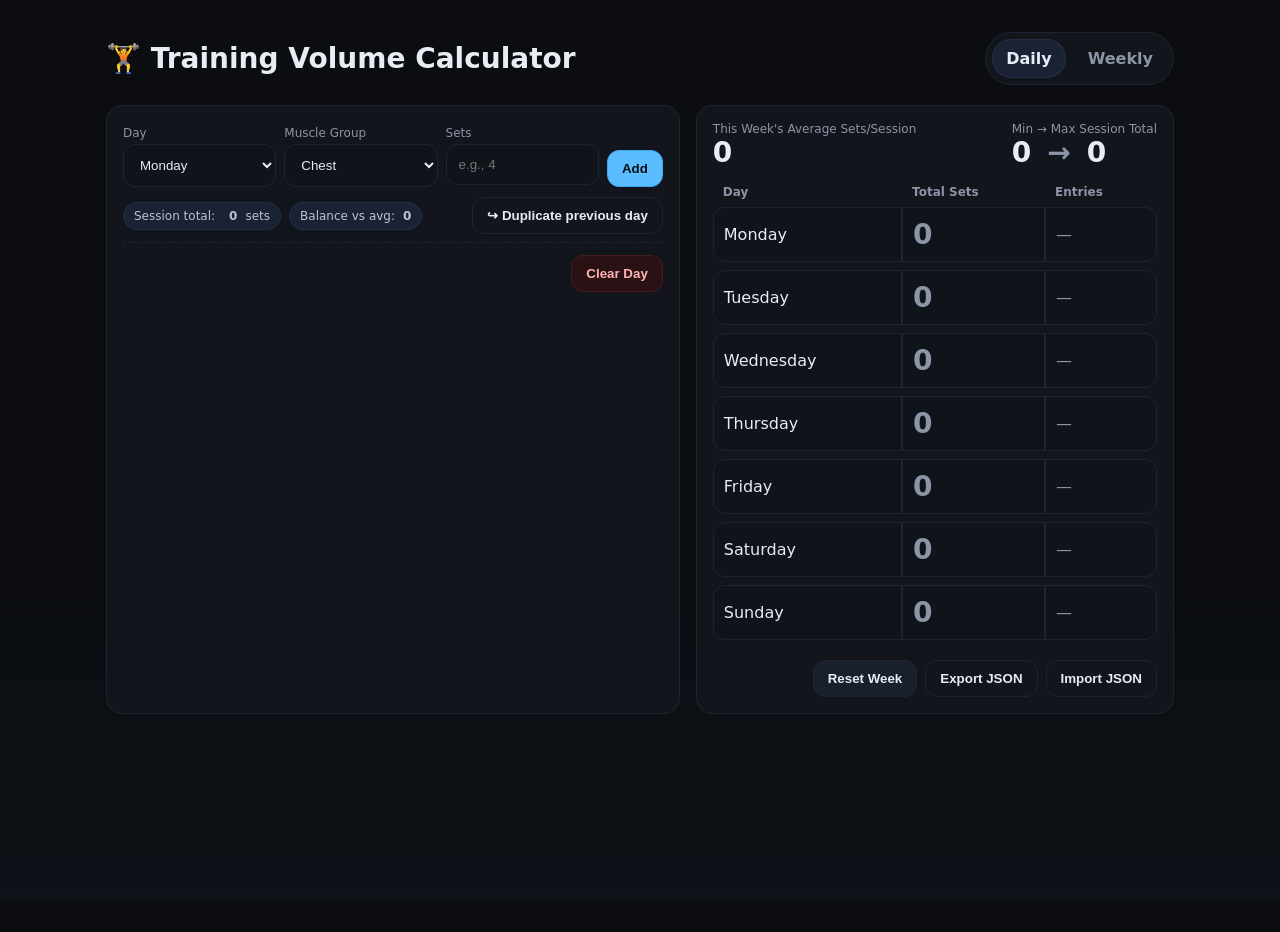
==== index.html @ 4ac4ba73 "file structure" ====
<!DOCTYPE html>
<html lang="en">
<head>
  <meta charset="utf-8" />
  <meta name="viewport" content="width=device-width, initial-scale=1" />
  <title>Training Volume Calculator</title>
  <style>
    :root{
      --bg:#0b0d11;--panel:#12151b;--muted:#8b95a7;--text:#e7edf5;--accent:#5bbcff;--ok:#22c55e;--warn:#f59e0b;--bad:#ef4444;--border:#1f2430;--chip:#1a2233;
      --radius:16px;
    }
    *{box-sizing:border-box}
    html,body{height:100%}
    body{margin:0;font-family: ui-sans-serif, system-ui, -apple-system, Segoe UI, Roboto, Arial, "Apple Color Emoji", "Segoe UI Emoji"; background:linear-gradient(180deg,#0b0d11,#0b0d11 60%,#0e1117); color:var(--text)}
    .container{max-width:1100px;margin:32px auto;padding:0 16px}
    header{display:flex;gap:12px;align-items:center;justify-content:space-between;margin-bottom:20px}
    .title{font-weight:700;font-size:clamp(20px,3vw,28px)}
    .tabs{display:flex;gap:8px;background:var(--panel);padding:6px;border-radius:999px;border:1px solid var(--border)}
    .tab{padding:10px 14px;border-radius:999px;font-weight:600;color:var(--muted);cursor:pointer;user-select:none}
    .tab.active{background:var(--chip);color:var(--text);box-shadow:0 0 0 1px #223048 inset}

    .card{background:var(--panel);border:1px solid var(--border);border-radius:var(--radius);padding:16px}
    .grid{display:grid;gap:16px}
    .grid.two{grid-template-columns: 1.2fr 1fr}
    @media (max-width:900px){.grid.two{grid-template-columns:1fr}}

    label{font-size:12px;color:var(--muted);display:block;margin:4px 0}
    select,input{width:100%;padding:12px 12px;border-radius:12px;border:1px solid var(--border);background:#0f131a;color:var(--text)}
    input[type=number]{-moz-appearance:textfield}
    input::-webkit-outer-spin-button,input::-webkit-inner-spin-button{-webkit-appearance:none;margin:0}
    .row{display:grid;grid-template-columns:1fr 1fr 1fr auto;gap:8px}
    .btn{padding:10px 14px;border-radius:12px;border:1px solid var(--border);background:#17202c;color:var(--text);cursor:pointer;font-weight:600}
    .btn.primary{background:var(--accent);border-color:#3aa8f2;color:#051018}
    .btn.ghost{background:transparent}
    .btn.danger{background:#2a1113;border-color:#4a1b1e;color:#ffb4b4}

    .list{margin-top:8px;border-top:1px dashed var(--border)}
    .item{display:grid;grid-template-columns:1fr 1fr 1fr auto;gap:8px;align-items:center;padding:10px 0;border-bottom:1px dashed var(--border)}
    .chip{display:inline-flex;align-items:center;gap:8px;background:var(--chip);border:1px solid #223048;padding:6px 10px;border-radius:999px;font-size:12px;color:#b6c4da}

    .muted{color:var(--muted)}
    .stat{font-size:28px;font-weight:800}
    .stat.bad{color:var(--bad)}
    .stat.ok{color:var(--ok)}
    .stat.warn{color:var(--warn)}

    .hstack{display:flex;gap:8px;align-items:center}
    .spacer{flex:1}
    .hint{font-size:12px;color:var(--muted)}

    .table{width:100%;border-collapse:separate;border-spacing:0 8px}
    .table th{font-size:12px;color:var(--muted);font-weight:700;text-align:left;padding:0 10px}
    .table td{background:#0f131a;border:1px solid var(--border);padding:10px;border-left-width:1px}
    .table tr td:first-child{border-radius:12px 0 0 12px}
    .table tr td:last-child{border-radius:0 12px 12px 0}

    .bar{height:10px;border-radius:999px;background:#1f2937;position:relative;overflow:hidden}
    .bar > span{position:absolute;inset:0 0 0 0;width:0;display:block;background:linear-gradient(90deg,var(--ok),#5bd6a5)}
    .range{height:10px;border-radius:999px;background:transparent;outline:2px dashed #27472f;opacity:.7}

    .footer{display:flex;gap:8px;justify-content:flex-end;margin-top:12px}
  </style>
</head>
<body>
  <div class="container">
    <header>
      <div class="hstack">
        <div class="title">🏋️ Training Volume Calculator</div>
      </div>
      <nav class="tabs" role="tablist">
        <div class="tab active" data-tab="daily" role="tab" aria-selected="true">Daily</div>
        <div class="tab" data-tab="weekly" role="tab" aria-selected="false">Weekly</div>
      </nav>
    </header>

    <!-- Daily View -->
    <section id="daily-view" class="grid two" role="tabpanel" aria-labelledby="daily" tabindex="0">
      <div class="card">
        <div class="row" style="margin-bottom:10px">
          <div>
            <label>Day</label>
            <select id="daySelect"></select>
          </div>
          <div>
            <label>Muscle Group</label>
            <select id="muscleSelect"></select>
          </div>
          <div>
            <label>Sets</label>
            <input id="setsInput" type="number" min="1" max="50" placeholder="e.g., 4" />
          </div>
          <div style="align-self:end">
            <button id="addBtn" class="btn primary" title="Add entry">Add</button>
          </div>
        </div>
        <div class="hstack" style="margin:8px 0 4px">
          <div class="chip" id="sessionTotalChip">Session total: <strong id="sessionTotal" style="margin-left:6px">0</strong> sets</div>
          <div class="chip" id="balanceChip">Balance vs avg: <strong id="balanceDelta">0</strong></div>
          <span class="spacer"></span>
          <button class="btn ghost" id="duplicatePrev">↪︎ Duplicate previous day</button>
        </div>
        <div class="list" id="dayList"></div>
        <div class="footer">
          <button class="btn danger" id="clearDay">Clear Day</button>
        </div>
      </div>

      <div class="card">
        <div class="hstack" style="margin-bottom:8px">
          <div>
            <div class="muted" style="font-size:12px">This Week's Average Sets/Session</div>
            <div class="stat" id="avgPerSession">0</div>
          </div>
          <span class="spacer"></span>
          <div>
            <div class="muted" style="font-size:12px">Min → Max Session Total</div>
            <div class="hstack stat" style="gap:16px"><span id="minSession">0</span><span class="muted">→</span><span id="maxSession">0</span></div>
          </div>
        </div>
        <div>
          <table class="table" id="sessionsTable" aria-label="Session totals per day">
            <thead>
              <tr>
                <th>Day</th>
                <th>Total Sets</th>
                <th>Entries</th>
              </tr>
            </thead>
            <tbody></tbody>
          </table>
        </div>
        <div class="footer">
          <button class="btn" id="resetWeek">Reset Week</button>
          <button class="btn ghost" id="exportBtn">Export JSON</button>
          <button class="btn ghost" id="importBtn">Import JSON</button>
        </div>
      </div>
    </section>

    <!-- Weekly View -->
    <section id="weekly-view" class="grid" style="display:none" role="tabpanel" aria-labelledby="weekly" tabindex="0">
      <div class="card">
        <div class="hstack" style="margin-bottom:8px">
          <div>
            <div class="muted" style="font-size:12px">Weekly Sets by Muscle</div>
            <div class="hint">Green = within 10–20 sets</div>
          </div>
          <span class="spacer"></span>
          <div class="chip">Total Weekly Sets: <strong id="grandTotal" style="margin-left:6px">0</strong></div>
        </div>
        <table class="table" id="weeklyTable" aria-label="Weekly sets per muscle">
          <thead>
            <tr>
              <th>Muscle</th>
              <th>Sets</th>
            </tr>
          </thead>
          <tbody></tbody>
        </table>
      </div>
    </section>
  </div>

  <script>
    // ---------- Data Model ----------
    const MUSCLES = [
      "Chest","Back","Biceps","Triceps","Delts","Hamstrings","Quads","Calves"
    ];
    const DAYS = ["Monday","Tuesday","Wednesday","Thursday","Friday","Saturday","Sunday"];
    const STORAGE_KEY = "trainingVolume.v1";

    function loadState(){
      const raw = localStorage.getItem(STORAGE_KEY);
      if(!raw){
        const init = { days: Object.fromEntries(DAYS.map(d => [d, []])) };
        localStorage.setItem(STORAGE_KEY, JSON.stringify(init));
        return init;
      }
      try{ return JSON.parse(raw); }catch{ return { days: Object.fromEntries(DAYS.map(d => [d, []])) }; }
    }
    function saveState(state){ localStorage.setItem(STORAGE_KEY, JSON.stringify(state)); }

    let state = loadState();

    // ---------- DOM Refs ----------
    const daySelect = document.getElementById('daySelect');
    const muscleSelect = document.getElementById('muscleSelect');
    const setsInput = document.getElementById('setsInput');
    const addBtn = document.getElementById('addBtn');
    const dayList = document.getElementById('dayList');

    const sessionTotalEl = document.getElementById('sessionTotal');
    const sessionTotalChip = document.getElementById('sessionTotalChip');
    const balanceChip = document.getElementById('balanceChip');
    const balanceDelta = document.getElementById('balanceDelta');

    const avgPerSession = document.getElementById('avgPerSession');
    const minSession = document.getElementById('minSession');
    const maxSession = document.getElementById('maxSession');
    const sessionsTableBody = document.querySelector('#sessionsTable tbody');

    const weeklyTableBody = document.querySelector('#weeklyTable tbody');
    const grandTotalEl = document.getElementById('grandTotal');

    const clearDayBtn = document.getElementById('clearDay');
    const duplicatePrevBtn = document.getElementById('duplicatePrev');
    const resetWeekBtn = document.getElementById('resetWeek');
    const exportBtn = document.getElementById('exportBtn');
    const importBtn = document.getElementById('importBtn');

    // ---------- Init Selects ----------
    function populateSelect(el, items){
      el.innerHTML = items.map(v => `<option value="${v}">${v}</option>`).join('');
    }
    populateSelect(daySelect, DAYS);
    populateSelect(muscleSelect, MUSCLES);

    // ---------- Helpers ----------
    const sum = (arr, fn = x => x) => arr.reduce((a,b)=>a+fn(b),0);

    function getSessionTotal(day){
      return sum(state.days[day] || [], e => Number(e.sets) || 0);
    }
    function sessionsStats(){
      const totals = DAYS.map(d => getSessionTotal(d));
      const nonZero = totals.filter(t => t>0);
      const avg = nonZero.length ? Math.round((sum(nonZero)/nonZero.length)*10)/10 : 0;
      const min = nonZero.length ? Math.min(...nonZero) : 0;
      const max = nonZero.length ? Math.max(...nonZero) : 0;
      return {totals, avg, min, max};
    }
    function weeklyByMuscle(){
      const totals = Object.fromEntries(MUSCLES.map(m=>[m,0]));
      for(const d of DAYS){
        for(const e of state.days[d]){
          if(totals[e.muscle] != null){ totals[e.muscle] += Number(e.sets)||0; }
        }
      }
      return totals;
    }

    // ---------- Renderers ----------
    function renderDayList(day){
      const entries = state.days[day];
      dayList.innerHTML = entries.map((e,i)=>`
        <div class="item">
          <div class="muted">${day}</div>
          <div>${e.muscle}</div>
          <div><strong>${e.sets}</strong> sets</div>
          <div class="hstack" style="justify-content:flex-end">
            <button class="btn ghost" data-act="dec" data-idx="${i}">-1</button>
            <button class="btn ghost" data-act="inc" data-idx="${i}">+1</button>
            <button class="btn danger" data-act="del" data-idx="${i}">Delete</button>
          </div>
        </div>
      `).join('');
    }

    function renderSessionSummary(){
      const {totals, avg, min, max} = sessionsStats();
      avgPerSession.textContent = avg;
      minSession.textContent = min;
      maxSession.textContent = max;

      // Table rows
      sessionsTableBody.innerHTML = DAYS.map((d,idx)=>{
        const t = totals[idx];
        const cls = t===0? 'muted' : (Math.abs(t-avg) <= 3 ? 'ok' : (Math.abs(t-avg)<=5 ? 'warn' : 'bad'));
        const entries = state.days[d].map(e=>`${e.muscle} (${e.sets})`).join(', ');
        return `<tr>
          <td>${d}</td>
          <td class="stat ${cls}">${t}</td>
          <td>${entries || '<span class="muted">—</span>'}</td>
        </tr>`;
      }).join('');

      // Current day chips
      const day = daySelect.value;
      const total = getSessionTotal(day);
      sessionTotalEl.textContent = total;

      const delta = avg>0 ? Math.round((total-avg)*10)/10 : 0;
      balanceDelta.textContent = delta>0? `+${delta}` : `${delta}`;
      const severity = avg===0? '': (Math.abs(delta)<=3? 'ok' : (Math.abs(delta)<=5? 'warn' : 'bad'));
      sessionTotalChip.classList.remove('ok','warn','bad');
      balanceChip.classList.remove('ok','warn','bad');
      if(severity){ sessionTotalChip.classList.add(severity); balanceChip.classList.add(severity); }
    }

    function renderWeekly(){
      const totals = weeklyByMuscle();
      const rows = [];
      let grand = 0;
      for(const m of MUSCLES){
        const v = totals[m];
        grand += v;
        const within = v>=10 && v<=20;
        const near = (v>=8 && v<10) || (v>20 && v<=22);
        const cls = within? 'ok' : (near? 'warn' : 'bad');
        const pct = Math.min(100, Math.round((v/20)*100));
        rows.push(`<tr>
          <td>${m}</td>
          <td>
            <div class="bar"><span style="width:${pct}%"></span></div>
            <div class="hint" style="margin-top:6px"><strong class="stat ${cls}" style="font-size:18px">${v}</strong> sets</div>
          </td>
        </tr>`);
      }
      weeklyTableBody.innerHTML = rows.join('');
      grandTotalEl.textContent = grand;
    }

    function renderAll(){
      renderDayList(daySelect.value);
      renderSessionSummary();
      renderWeekly();
    }

    // ---------- Actions ----------
    addBtn.addEventListener('click', ()=>{
      const day = daySelect.value;
      const muscle = muscleSelect.value;
      const sets = Number(setsInput.value);
      if(!sets || sets < 1){
        alert('Please enter a valid number of sets (≥1).');
        return;
      }
      state.days[day].push({muscle, sets});
      saveState(state);
      setsInput.value='';
      renderAll();
    });

    dayList.addEventListener('click', (e)=>{
      const btn = e.target.closest('button');
      if(!btn) return;
      const idx = Number(btn.dataset.idx);
      const act = btn.dataset.act;
      const day = daySelect.value;
      const entry = state.days[day][idx];
      if(!entry) return;
      if(act==='del'){ state.days[day].splice(idx,1); }
      if(act==='inc'){ entry.sets = Math.min(50, Number(entry.sets)+1); }
      if(act==='dec'){ entry.sets = Math.max(1, Number(entry.sets)-1); }
      saveState(state);
      renderAll();
    });

    daySelect.addEventListener('change', ()=>{ renderAll(); });

    clearDayBtn.addEventListener('click', ()=>{
      const day = daySelect.value;
      if(confirm(`Clear all entries for ${day}?`)){
        state.days[day] = [];
        saveState(state);
        renderAll();
      }
    });

    duplicatePrevBtn.addEventListener('click', ()=>{
      const idx = DAYS.indexOf(daySelect.value);
      const prevIdx = (idx - 1 + DAYS.length) % DAYS.length;
      const prevDay = DAYS[prevIdx];
      if(!state.days[prevDay].length){ alert('Previous day has no entries to duplicate.'); return; }
      state.days[daySelect.value] = JSON.parse(JSON.stringify(state.days[prevDay]));
      saveState(state);
      renderAll();
    });

    resetWeekBtn.addEventListener('click', ()=>{
      if(!confirm('Reset the entire week? This clears all entries.')) return;
      state = { days: Object.fromEntries(DAYS.map(d => [d, []])) };
      saveState(state);
      renderAll();
    });

    exportBtn.addEventListener('click', ()=>{
      const dataStr = "data:text/json;charset=utf-8," + encodeURIComponent(JSON.stringify(state, null, 2));
      const a = document.createElement('a');
      a.href = dataStr; a.download = 'training-volume.json'; a.click();
    });

    importBtn.addEventListener('click', ()=>{
      const input = document.createElement('input');
      input.type = 'file'; input.accept = '.json,application/json';
      input.onchange = (ev)=>{
        const file = ev.target.files[0];
        if(!file) return;
        const reader = new FileReader();
        reader.onload = ()=>{
          try{
            const obj = JSON.parse(reader.result);
            if(!obj.days) throw new Error('Invalid format');
            // Normalize
            for(const d of DAYS){ if(!Array.isArray(obj.days[d])) obj.days[d] = []; }
            state = obj; saveState(state); renderAll();
          }catch(err){ alert('Failed to import: ' + err.message); }
        };
        reader.readAsText(file);
      };
      input.click();
    });

    // ---------- Tabs ----------
    document.querySelectorAll('.tab').forEach(tab => {
      tab.addEventListener('click', ()=>{
        document.querySelectorAll('.tab').forEach(t=>t.classList.remove('active'));
        tab.classList.add('active');
        const view = tab.dataset.tab;
        document.getElementById('daily-view').style.display = (view==='daily')? 'grid':'none';
        document.getElementById('weekly-view').style.display = (view==='weekly')? 'grid':'none';
      })
    });

    // ---------- First Render ----------
    renderAll();
  </script>
</body>
</html>
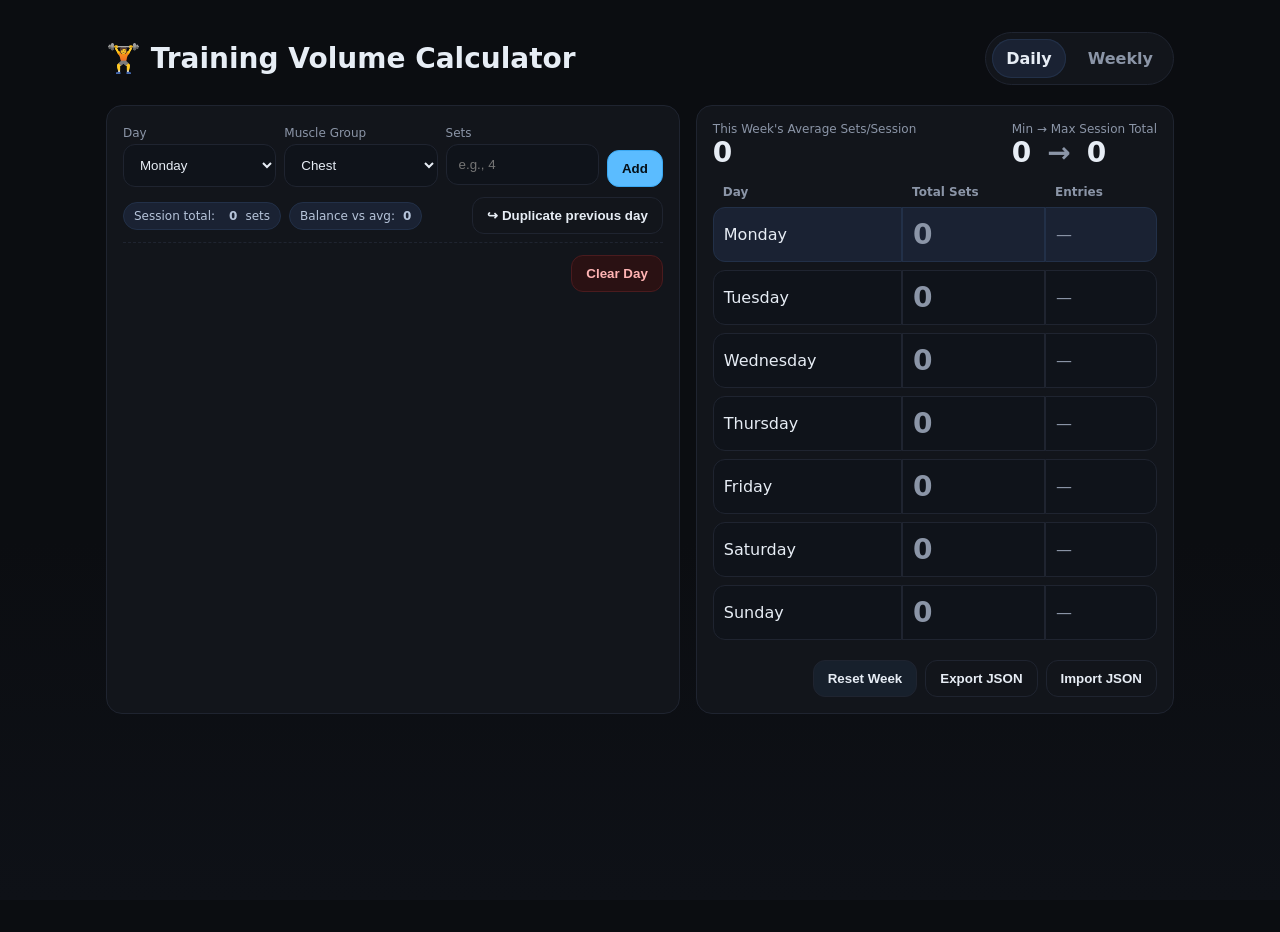
==== commit 40501f8a: "adding day selector" ====
--- a/index.html
+++ b/index.html
@@ -53,6 +53,8 @@
     .table td{background:#0f131a;border:1px solid var(--border);padding:10px;border-left-width:1px}
     .table tr td:first-child{border-radius:12px 0 0 12px}
     .table tr td:last-child{border-radius:0 12px 12px 0}
+    .table tr.current td{background:#1a2233;border-color:#223048}
+    .table tr:hover td{background:#151b25}
 
     .bar{height:10px;border-radius:999px;background:#1f2937;position:relative;overflow:hidden}
     .bar > span{position:absolute;inset:0 0 0 0;width:0;display:block;background:linear-gradient(90deg,var(--ok),#5bd6a5)}
@@ -267,7 +269,8 @@
         const t = totals[idx];
         const cls = t===0? 'muted' : (Math.abs(t-avg) <= 3 ? 'ok' : (Math.abs(t-avg)<=5 ? 'warn' : 'bad'));
         const entries = state.days[d].map(e=>`${e.muscle} (${e.sets})`).join(', ');
-        return `<tr>
+        const isCurrentDay = d === daySelect.value;
+        return `<tr data-day="${d}" class="${isCurrentDay ? 'current' : ''}" style="cursor:pointer">
           <td>${d}</td>
           <td class="stat ${cls}">${t}</td>
           <td>${entries || '<span class="muted">—</span>'}</td>
@@ -317,6 +320,17 @@
     }
 
     // ---------- Actions ----------
+    // Handle clicking on session table rows
+    sessionsTableBody.addEventListener('click', (e) => {
+      const row = e.target.closest('tr');
+      if (!row) return;
+      const day = row.dataset.day;
+      if (!day) return;
+      
+      daySelect.value = day;
+      renderAll();
+    });
+
     addBtn.addEventListener('click', ()=>{
       const day = daySelect.value;
       const muscle = muscleSelect.value;
